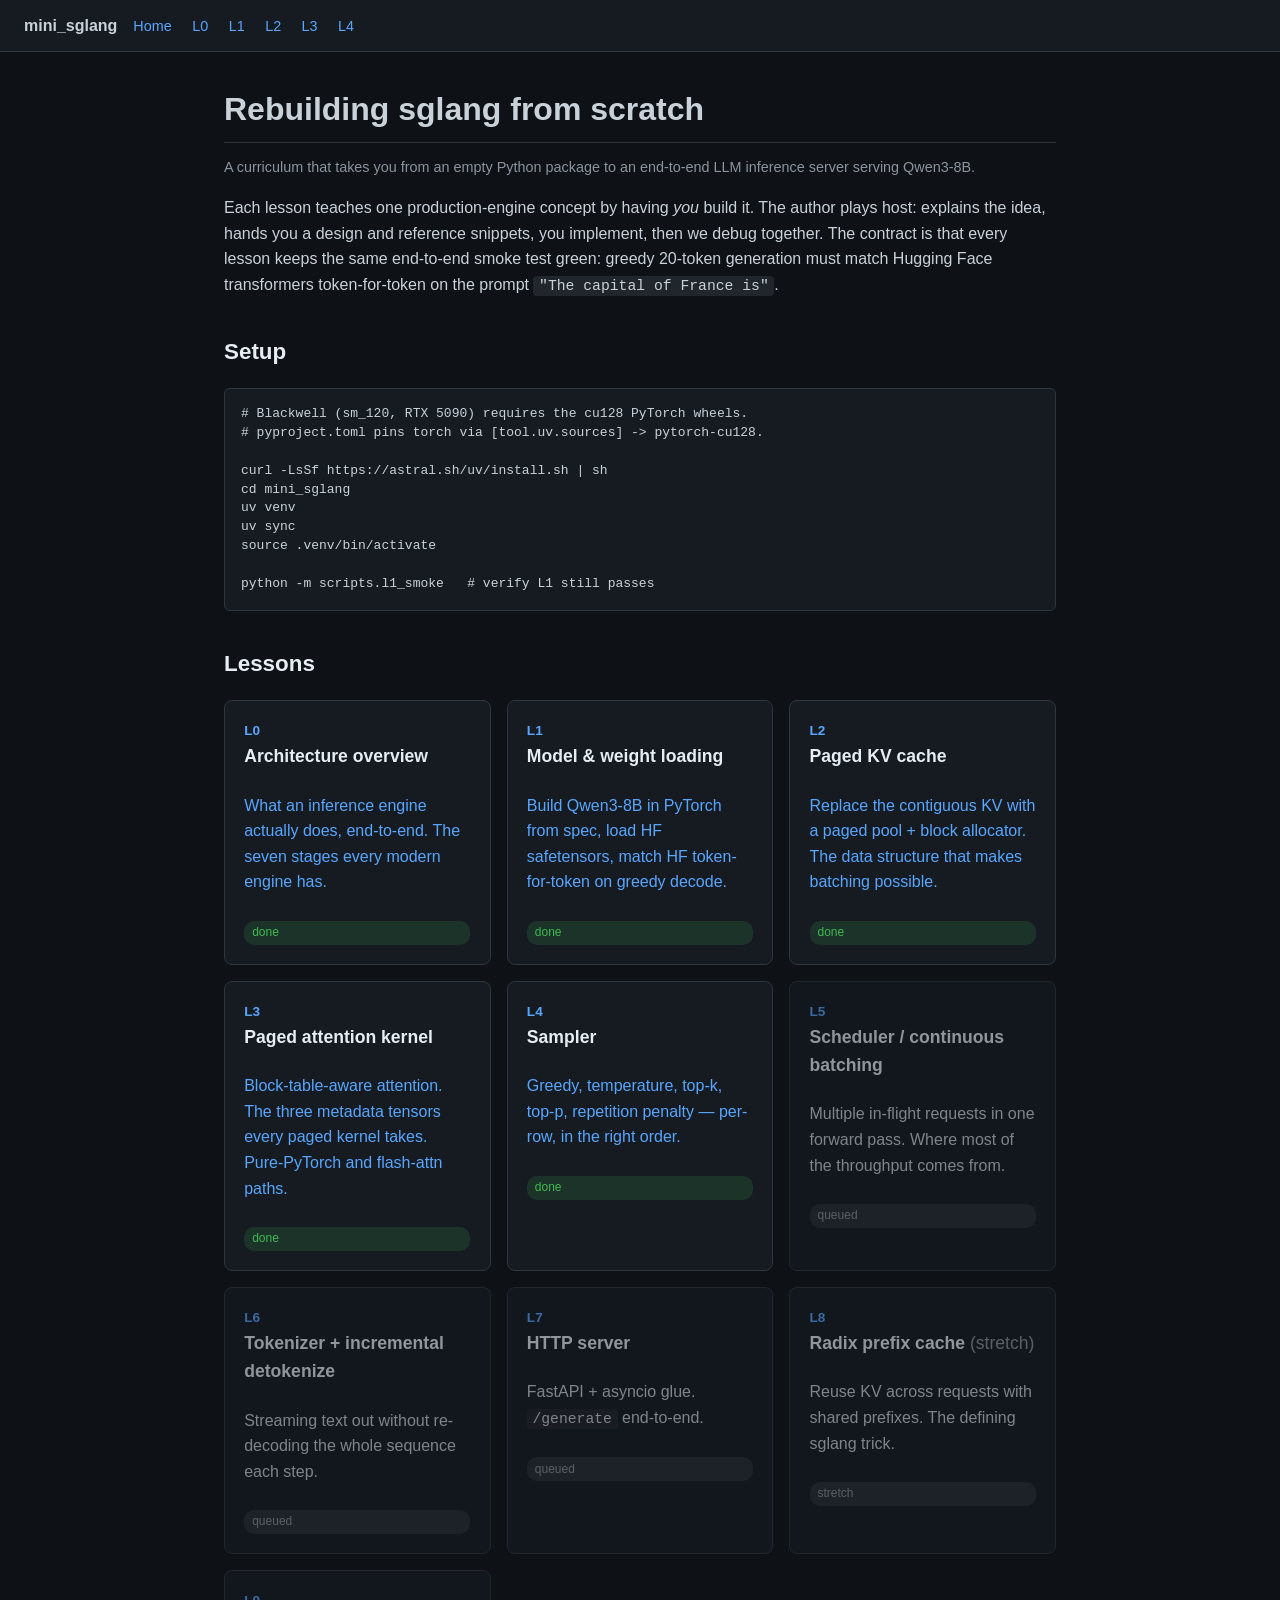
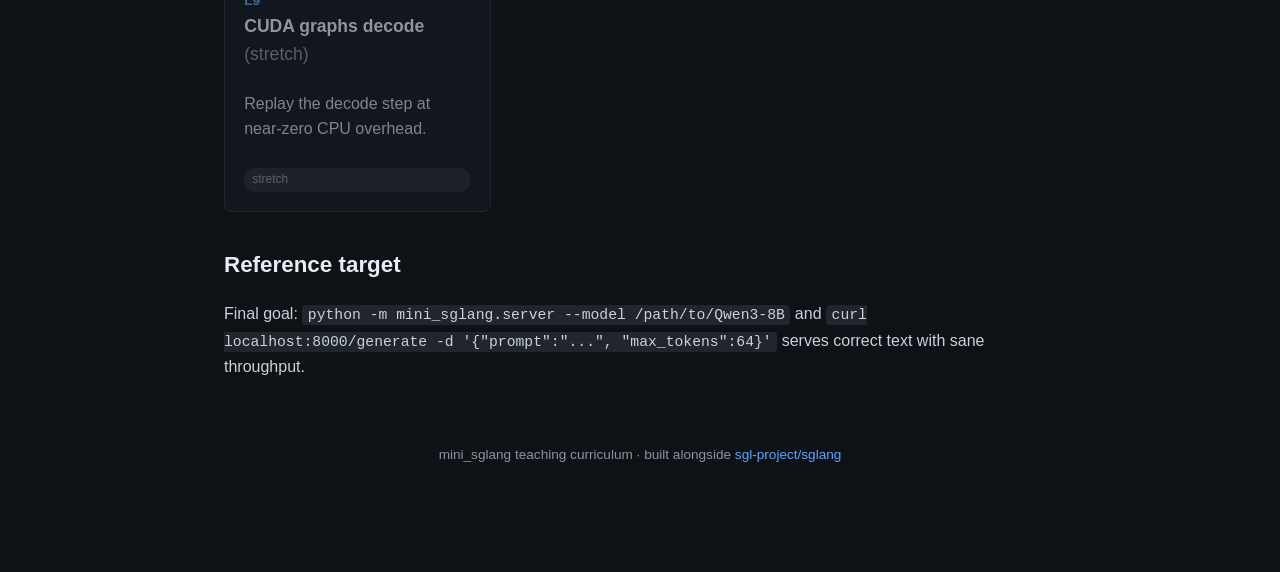
==== docs/index.html @ 8a5d7f2c "Initial commit: import mini_sglang from sglang workspace Co-authored-by: Copilot <223556219+Copilot@" ====
<!doctype html>
<html lang="en">
<head>
<meta charset="utf-8">
<meta name="viewport" content="width=device-width,initial-scale=1">
<title>mini_sglang — rebuild an LLM inference engine, lesson by lesson</title>
<link rel="stylesheet" href="style.css">
</head>
<body>
<header class="topbar">
  <span class="title">mini_sglang</span>
  <nav>
    <a href="index.html">Home</a>
    <a href="L0-architecture.html">L0</a>
    <a href="L1-model-weights.html">L1</a>
    <a href="L2-paged-kv.html">L2</a>
    <a href="L3-paged-attention.html">L3</a>
    <a href="L4-sampler.html">L4</a>
  </nav>
</header>
<main>
  <h1>Rebuilding sglang from scratch</h1>
  <p class="meta">A curriculum that takes you from an empty Python package to an end-to-end LLM inference server serving Qwen3-8B.</p>

  <p>
    Each lesson teaches one production-engine concept by having <em>you</em> build it.
    The author plays host: explains the idea, hands you a design and reference snippets,
    you implement, then we debug together. The contract is that every lesson keeps the
    same end-to-end smoke test green: greedy 20-token generation must match Hugging Face
    transformers token-for-token on the prompt
    <code>"The capital of France is"</code>.
  </p>

  <h2>Setup</h2>
  <pre><code># Blackwell (sm_120, RTX 5090) requires the cu128 PyTorch wheels.
# pyproject.toml pins torch via [tool.uv.sources] -> pytorch-cu128.

curl -LsSf https://astral.sh/uv/install.sh | sh
cd mini_sglang
uv venv
uv sync
source .venv/bin/activate

python -m scripts.l1_smoke   # verify L1 still passes
</code></pre>

  <h2>Lessons</h2>
  <div class="lesson-grid">
    <a class="lesson-card" href="L0-architecture.html">
      <span class="num">L0</span>
      <h3>Architecture overview</h3>
      <p>What an inference engine actually does, end-to-end. The seven stages every modern engine has.</p>
      <span class="status done">done</span>
    </a>
    <a class="lesson-card" href="L1-model-weights.html">
      <span class="num">L1</span>
      <h3>Model &amp; weight loading</h3>
      <p>Build Qwen3-8B in PyTorch from spec, load HF safetensors, match HF token-for-token on greedy decode.</p>
      <span class="status done">done</span>
    </a>
    <a class="lesson-card" href="L2-paged-kv.html">
      <span class="num">L2</span>
      <h3>Paged KV cache</h3>
      <p>Replace the contiguous KV with a paged pool + block allocator. The data structure that makes batching possible.</p>
      <span class="status done">done</span>
    </a>
    <a class="lesson-card" href="L3-paged-attention.html">
      <span class="num">L3</span>
      <h3>Paged attention kernel</h3>
      <p>Block-table-aware attention. The three metadata tensors every paged kernel takes. Pure-PyTorch and flash-attn paths.</p>
      <span class="status done">done</span>
    </a>
    <a class="lesson-card" href="L4-sampler.html">
      <span class="num">L4</span>
      <h3>Sampler</h3>
      <p>Greedy, temperature, top-k, top-p, repetition penalty — per-row, in the right order.</p>
      <span class="status done">done</span>
    </a>
    <div class="lesson-card" style="opacity:.6">
      <span class="num">L5</span>
      <h3>Scheduler / continuous batching</h3>
      <p>Multiple in-flight requests in one forward pass. Where most of the throughput comes from.</p>
      <span class="status todo">queued</span>
    </div>
    <div class="lesson-card" style="opacity:.6">
      <span class="num">L6</span>
      <h3>Tokenizer + incremental detokenize</h3>
      <p>Streaming text out without re-decoding the whole sequence each step.</p>
      <span class="status todo">queued</span>
    </div>
    <div class="lesson-card" style="opacity:.6">
      <span class="num">L7</span>
      <h3>HTTP server</h3>
      <p>FastAPI + asyncio glue. <code>/generate</code> end-to-end.</p>
      <span class="status todo">queued</span>
    </div>
    <div class="lesson-card" style="opacity:.6">
      <span class="num">L8</span>
      <h3>Radix prefix cache <span style="color:var(--muted);font-weight:400">(stretch)</span></h3>
      <p>Reuse KV across requests with shared prefixes. The defining sglang trick.</p>
      <span class="status todo">stretch</span>
    </div>
    <div class="lesson-card" style="opacity:.6">
      <span class="num">L9</span>
      <h3>CUDA graphs decode <span style="color:var(--muted);font-weight:400">(stretch)</span></h3>
      <p>Replay the decode step at near-zero CPU overhead.</p>
      <span class="status todo">stretch</span>
    </div>
  </div>

  <h2>Reference target</h2>
  <p>
    Final goal: <code>python -m mini_sglang.server --model /path/to/Qwen3-8B</code> and
    <code>curl localhost:8000/generate -d '{"prompt":"...", "max_tokens":64}'</code>
    serves correct text with sane throughput.
  </p>

  <p class="footer">mini_sglang teaching curriculum &middot; built alongside <a href="https://github.com/sgl-project/sglang">sgl-project/sglang</a></p>
</main>
</body>
</html>
---- docs/style.css ----
:root {
  --bg: #0e1116;
  --panel: #161b22;
  --fg: #c9d1d9;
  --muted: #8b949e;
  --accent: #58a6ff;
  --warn: #f85149;
  --ok: #3fb950;
  --kbd: #21262d;
  --border: #30363d;
}
* { box-sizing: border-box; }
html, body { margin: 0; padding: 0; background: var(--bg); color: var(--fg);
  font: 16px/1.6 -apple-system, BlinkMacSystemFont, "Segoe UI", Helvetica, Arial, sans-serif; }
a { color: var(--accent); text-decoration: none; }
a:hover { text-decoration: underline; }
header.topbar {
  position: sticky; top: 0; z-index: 10;
  background: var(--panel); border-bottom: 1px solid var(--border);
  padding: .8rem 1.5rem; display: flex; gap: 1rem; align-items: center;
}
header.topbar .title { font-weight: 700; }
header.topbar nav a { margin-right: 1rem; font-size: .9rem; }
main {
  max-width: 880px; margin: 2rem auto; padding: 0 1.5rem 4rem;
}
h1 { font-size: 2rem; border-bottom: 1px solid var(--border); padding-bottom: .4rem; }
h2 { font-size: 1.4rem; margin-top: 2.2rem; color: #e6edf3; }
h3 { font-size: 1.1rem; margin-top: 1.6rem; color: #e6edf3; }
.meta { color: var(--muted); font-size: .9rem; margin-top: -.5rem; }
pre {
  background: var(--panel); border: 1px solid var(--border); border-radius: 6px;
  padding: 1rem; overflow-x: auto; font-size: 13px; line-height: 1.45;
}
code { font-family: "SF Mono", Menlo, Consolas, monospace; }
:not(pre) > code {
  background: var(--kbd); padding: .12rem .35rem; border-radius: 4px; font-size: .92em;
}
blockquote {
  margin: 1rem 0; padding: .8rem 1rem;
  border-left: 4px solid var(--accent); background: var(--panel); border-radius: 4px;
}
blockquote.warn { border-left-color: var(--warn); }
blockquote.ok   { border-left-color: var(--ok); }
blockquote.q    { border-left-color: #d29922; }
blockquote.hint { border-left-color: #a371f7; }
blockquote .label {
  display: inline-block; font-size: .75rem; text-transform: uppercase;
  letter-spacing: .08em; color: var(--muted); margin-bottom: .3rem;
}
table { border-collapse: collapse; margin: 1rem 0; width: 100%; }
th, td { border: 1px solid var(--border); padding: .4rem .7rem; text-align: left; }
th { background: var(--panel); }
ul, ol { padding-left: 1.4rem; }
hr { border: none; border-top: 1px solid var(--border); margin: 2rem 0; }
.lesson-grid {
  display: grid; gap: 1rem; grid-template-columns: repeat(auto-fit, minmax(260px, 1fr));
}
.lesson-card {
  background: var(--panel); border: 1px solid var(--border); border-radius: 8px;
  padding: 1.2rem; display: flex; flex-direction: column;
}
.lesson-card h3 { margin: 0 0 .4rem 0; }
.lesson-card .num { color: var(--accent); font-weight: 700; font-size: .85rem; }
.lesson-card .status { font-size: .75rem; padding: .15rem .5rem; border-radius: 10px;
  display: inline-block; margin-top: .6rem; }
.status.done    { background: rgba(63,185,80,.15);  color: var(--ok); }
.status.wip     { background: rgba(210,153,34,.15); color: #d29922; }
.status.todo    { background: rgba(139,148,158,.15); color: var(--muted); }
.footer { color: var(--muted); font-size: .85rem; margin-top: 4rem; text-align: center; }
.diagram {
  background: #0a0d12; border: 1px solid var(--border);
  padding: 1rem; border-radius: 6px; overflow-x: auto;
  font-family: "SF Mono", Menlo, Consolas, monospace; font-size: 12.5px; line-height: 1.45;
  white-space: pre; color: #c9d1d9;
}
.lesson-nav {
  display: flex; justify-content: space-between; margin-top: 3rem;
  padding-top: 1rem; border-top: 1px solid var(--border);
}
.lesson-nav a { padding: .5rem .8rem; border: 1px solid var(--border); border-radius: 4px; }
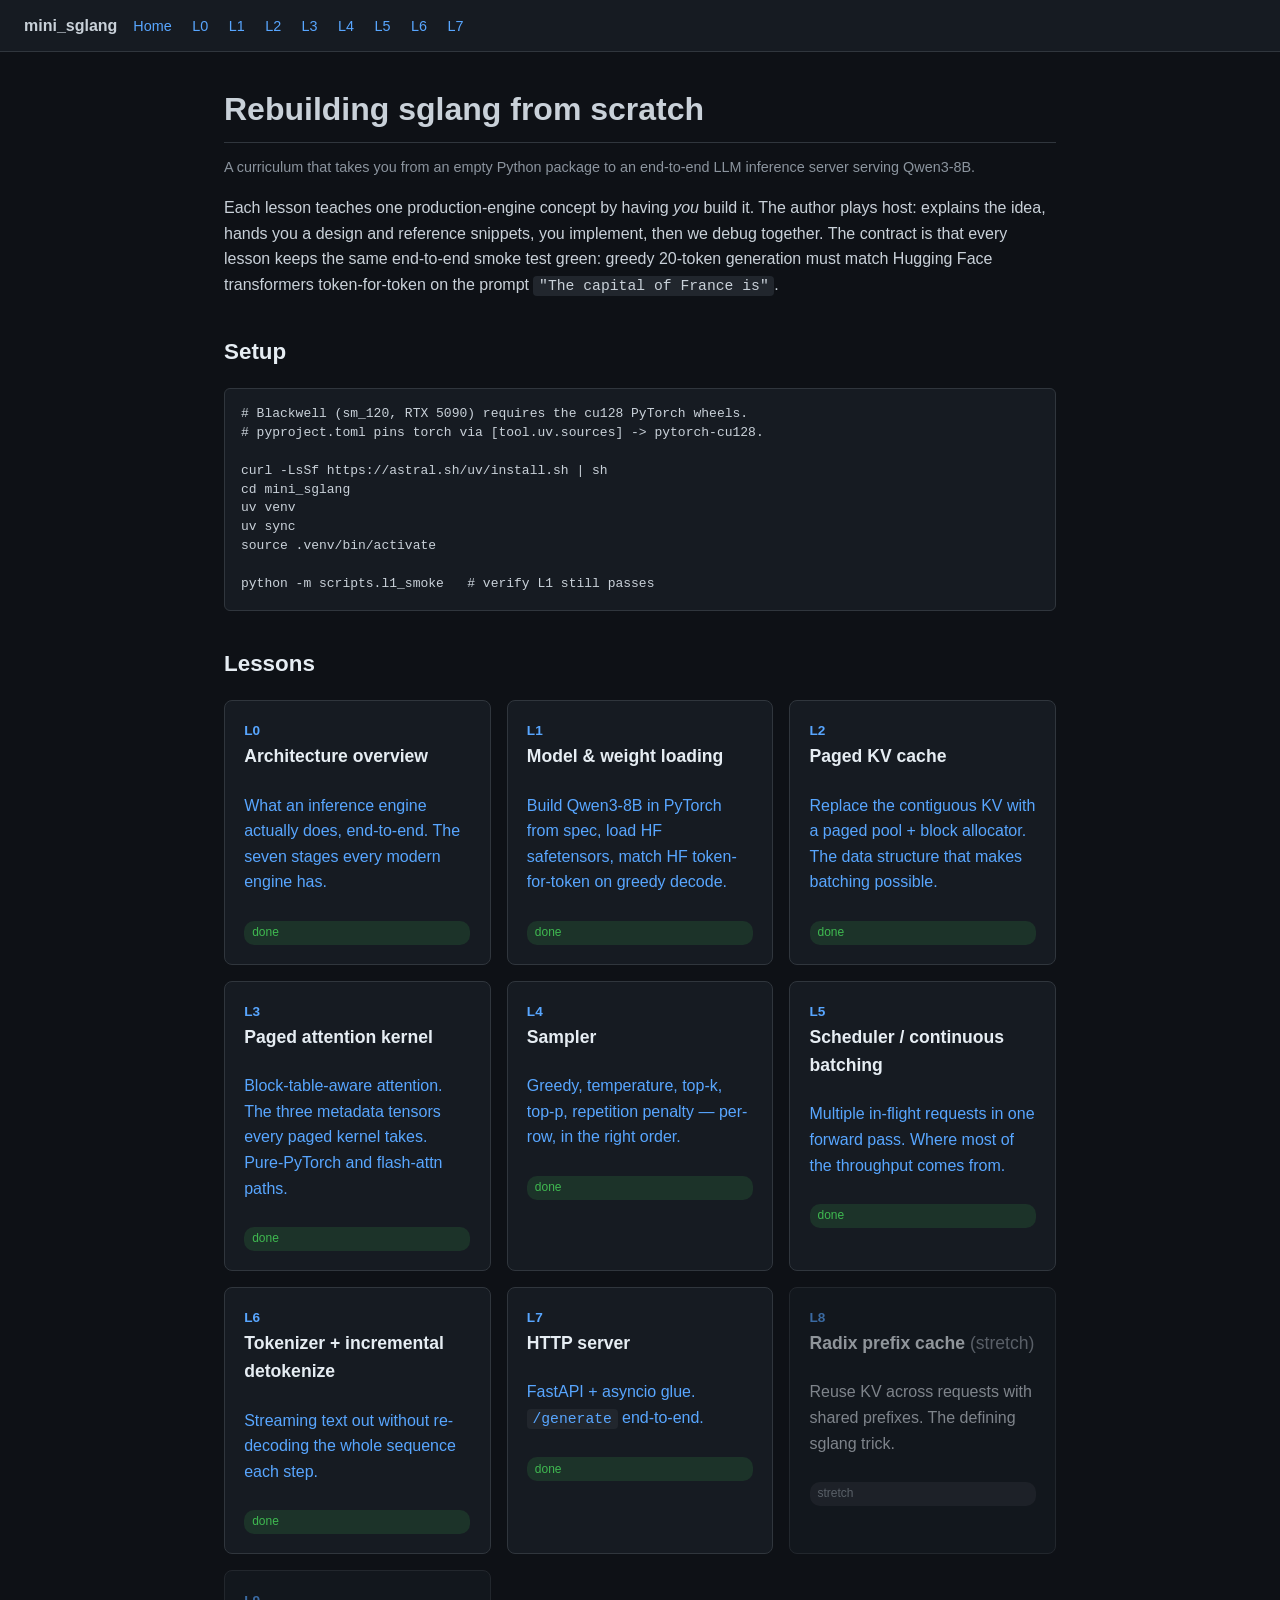
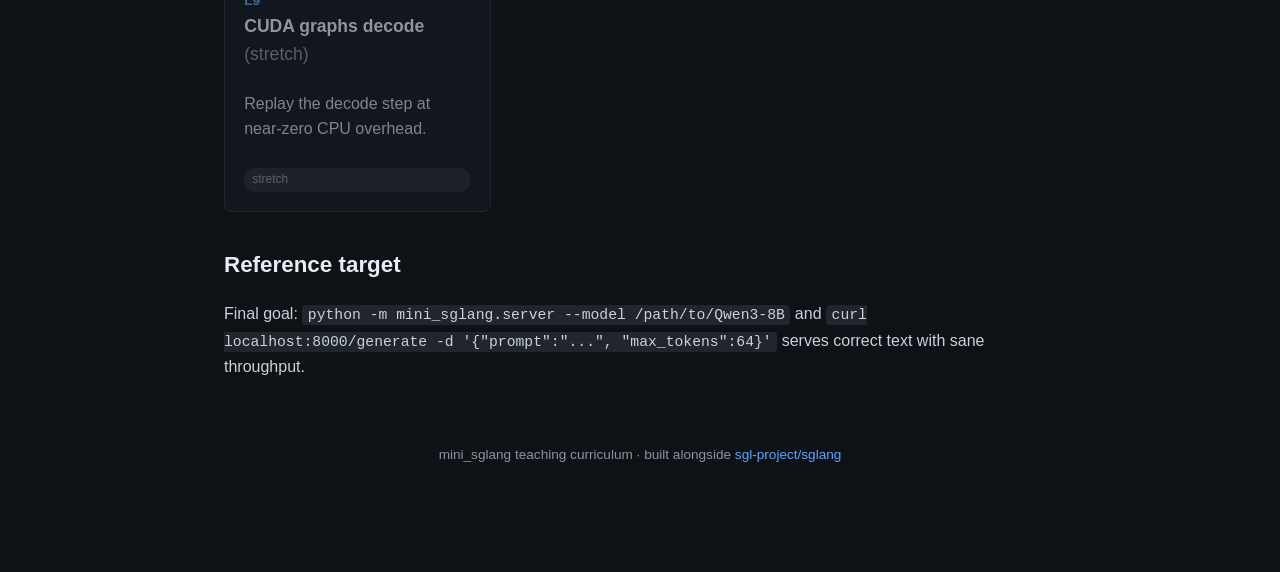
==== commit 980433ad: "Add tokenizer, engine, server modules and L5-L7 docs - New modules: engine.py, server.py, tokenizer." ====
--- a/docs/index.html
+++ b/docs/index.html
@@ -16,6 +16,9 @@
     <a href="L2-paged-kv.html">L2</a>
     <a href="L3-paged-attention.html">L3</a>
     <a href="L4-sampler.html">L4</a>
+    <a href="L5-scheduler.html">L5</a>
+    <a href="L6-tokenizer.html">L6</a>
+    <a href="L7-server.html">L7</a>
   </nav>
 </header>
 <main>
@@ -76,24 +79,24 @@
       <p>Greedy, temperature, top-k, top-p, repetition penalty — per-row, in the right order.</p>
       <span class="status done">done</span>
     </a>
-    <div class="lesson-card" style="opacity:.6">
+    <a class="lesson-card" href="L5-scheduler.html">
       <span class="num">L5</span>
       <h3>Scheduler / continuous batching</h3>
       <p>Multiple in-flight requests in one forward pass. Where most of the throughput comes from.</p>
-      <span class="status todo">queued</span>
-    </div>
-    <div class="lesson-card" style="opacity:.6">
+      <span class="status done">done</span>
+    </a>
+    <a class="lesson-card" href="L6-tokenizer.html">
       <span class="num">L6</span>
       <h3>Tokenizer + incremental detokenize</h3>
       <p>Streaming text out without re-decoding the whole sequence each step.</p>
-      <span class="status todo">queued</span>
-    </div>
-    <div class="lesson-card" style="opacity:.6">
+      <span class="status done">done</span>
+    </a>
+    <a class="lesson-card" href="L7-server.html">
       <span class="num">L7</span>
       <h3>HTTP server</h3>
       <p>FastAPI + asyncio glue. <code>/generate</code> end-to-end.</p>
-      <span class="status todo">queued</span>
-    </div>
+      <span class="status done">done</span>
+    </a>
     <div class="lesson-card" style="opacity:.6">
       <span class="num">L8</span>
       <h3>Radix prefix cache <span style="color:var(--muted);font-weight:400">(stretch)</span></h3>
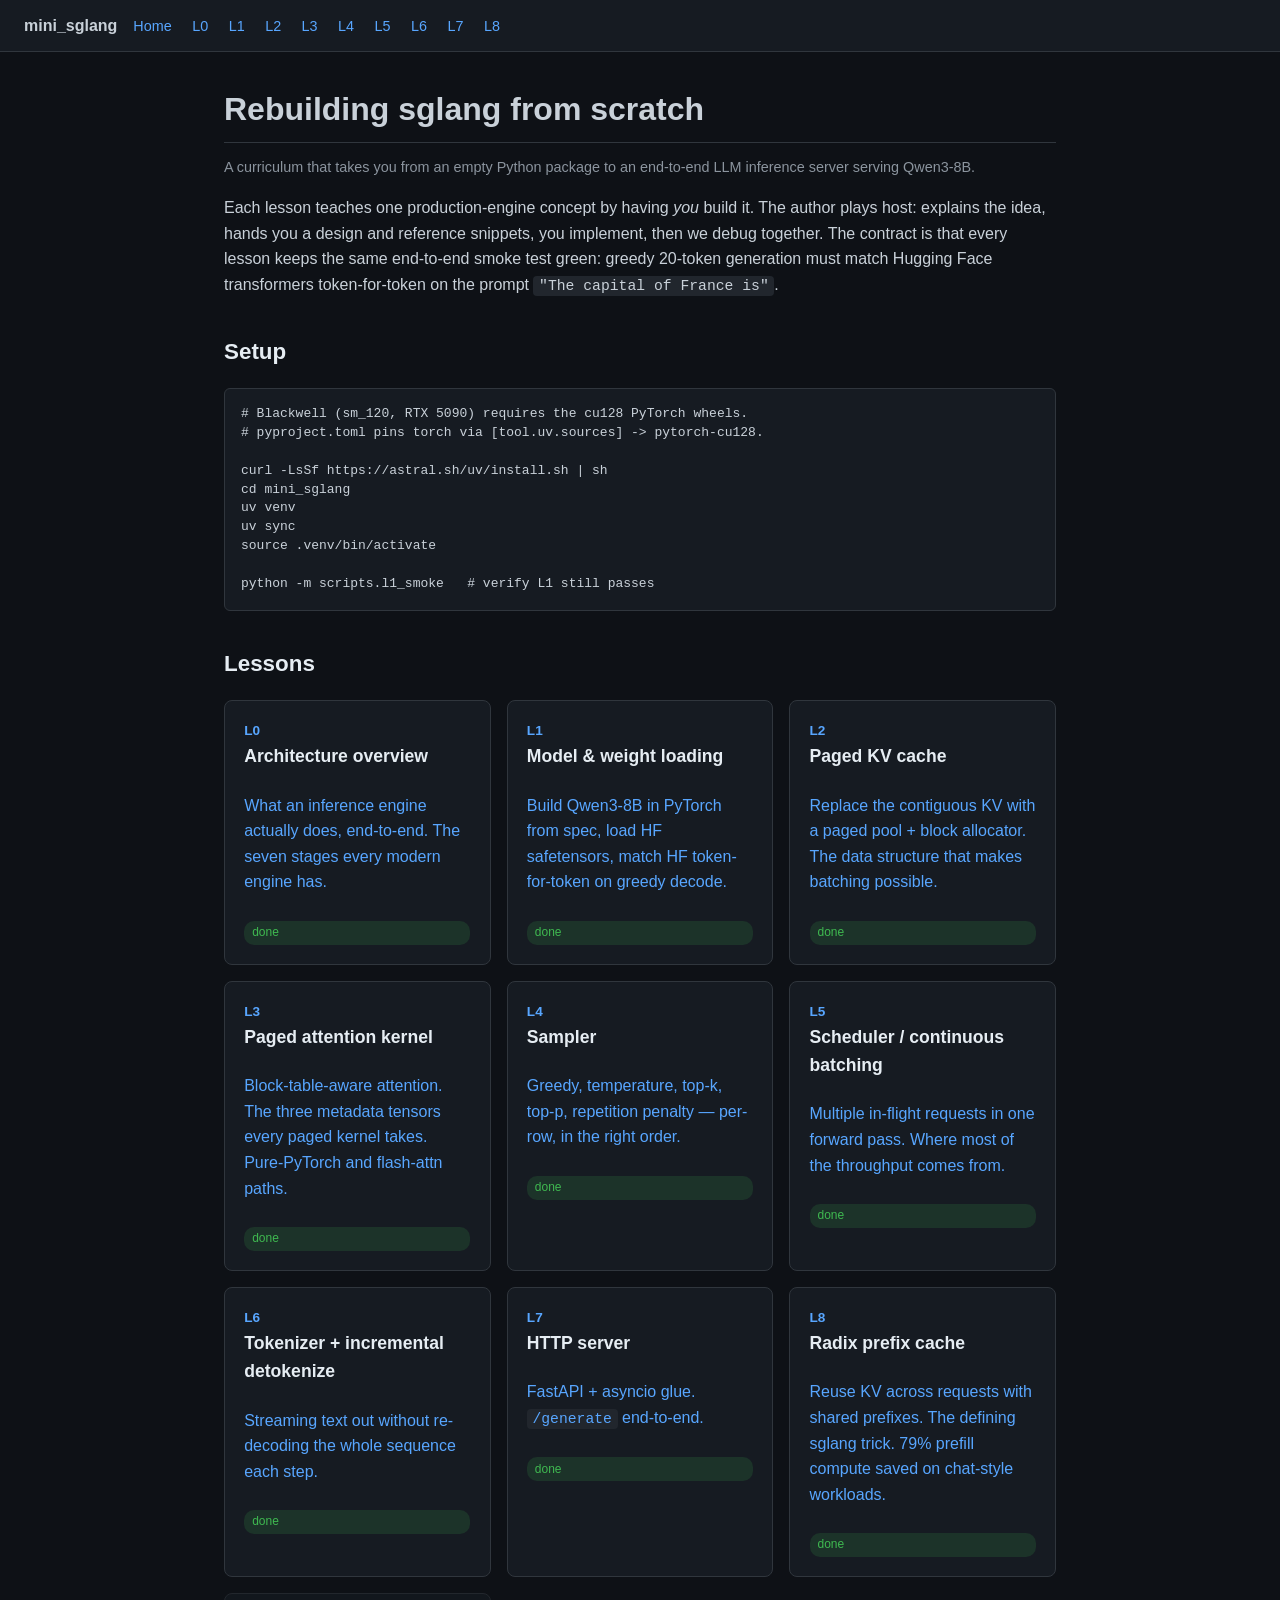
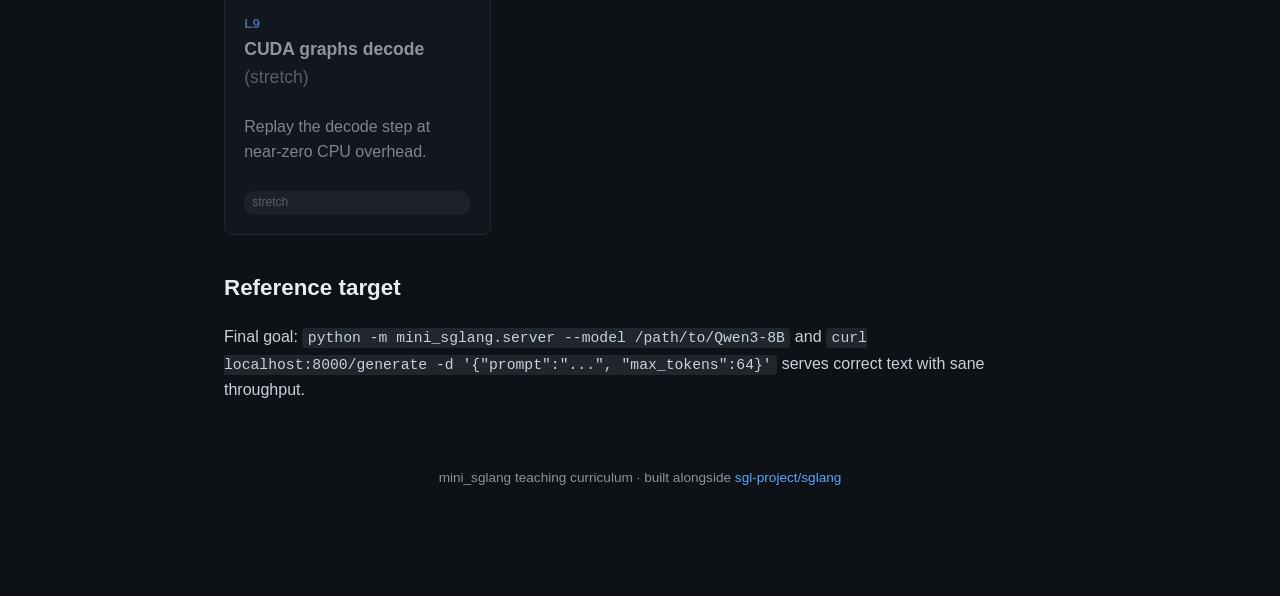
==== commit 87cd0b04: "L8 radix prefix cache + scheduler integration - Add RadixCache (radix-tree of token sequences keyed " ====
--- a/docs/index.html
+++ b/docs/index.html
@@ -19,6 +19,7 @@
     <a href="L5-scheduler.html">L5</a>
     <a href="L6-tokenizer.html">L6</a>
     <a href="L7-server.html">L7</a>
+    <a href="L8-radix-cache.html">L8</a>
   </nav>
 </header>
 <main>
@@ -97,12 +98,12 @@
       <p>FastAPI + asyncio glue. <code>/generate</code> end-to-end.</p>
       <span class="status done">done</span>
     </a>
-    <div class="lesson-card" style="opacity:.6">
+    <a class="lesson-card" href="L8-radix-cache.html">
       <span class="num">L8</span>
-      <h3>Radix prefix cache <span style="color:var(--muted);font-weight:400">(stretch)</span></h3>
-      <p>Reuse KV across requests with shared prefixes. The defining sglang trick.</p>
-      <span class="status todo">stretch</span>
-    </div>
+      <h3>Radix prefix cache</h3>
+      <p>Reuse KV across requests with shared prefixes. The defining sglang trick. 79% prefill compute saved on chat-style workloads.</p>
+      <span class="status done">done</span>
+    </a>
     <div class="lesson-card" style="opacity:.6">
       <span class="num">L9</span>
       <h3>CUDA graphs decode <span style="color:var(--muted);font-weight:400">(stretch)</span></h3>
